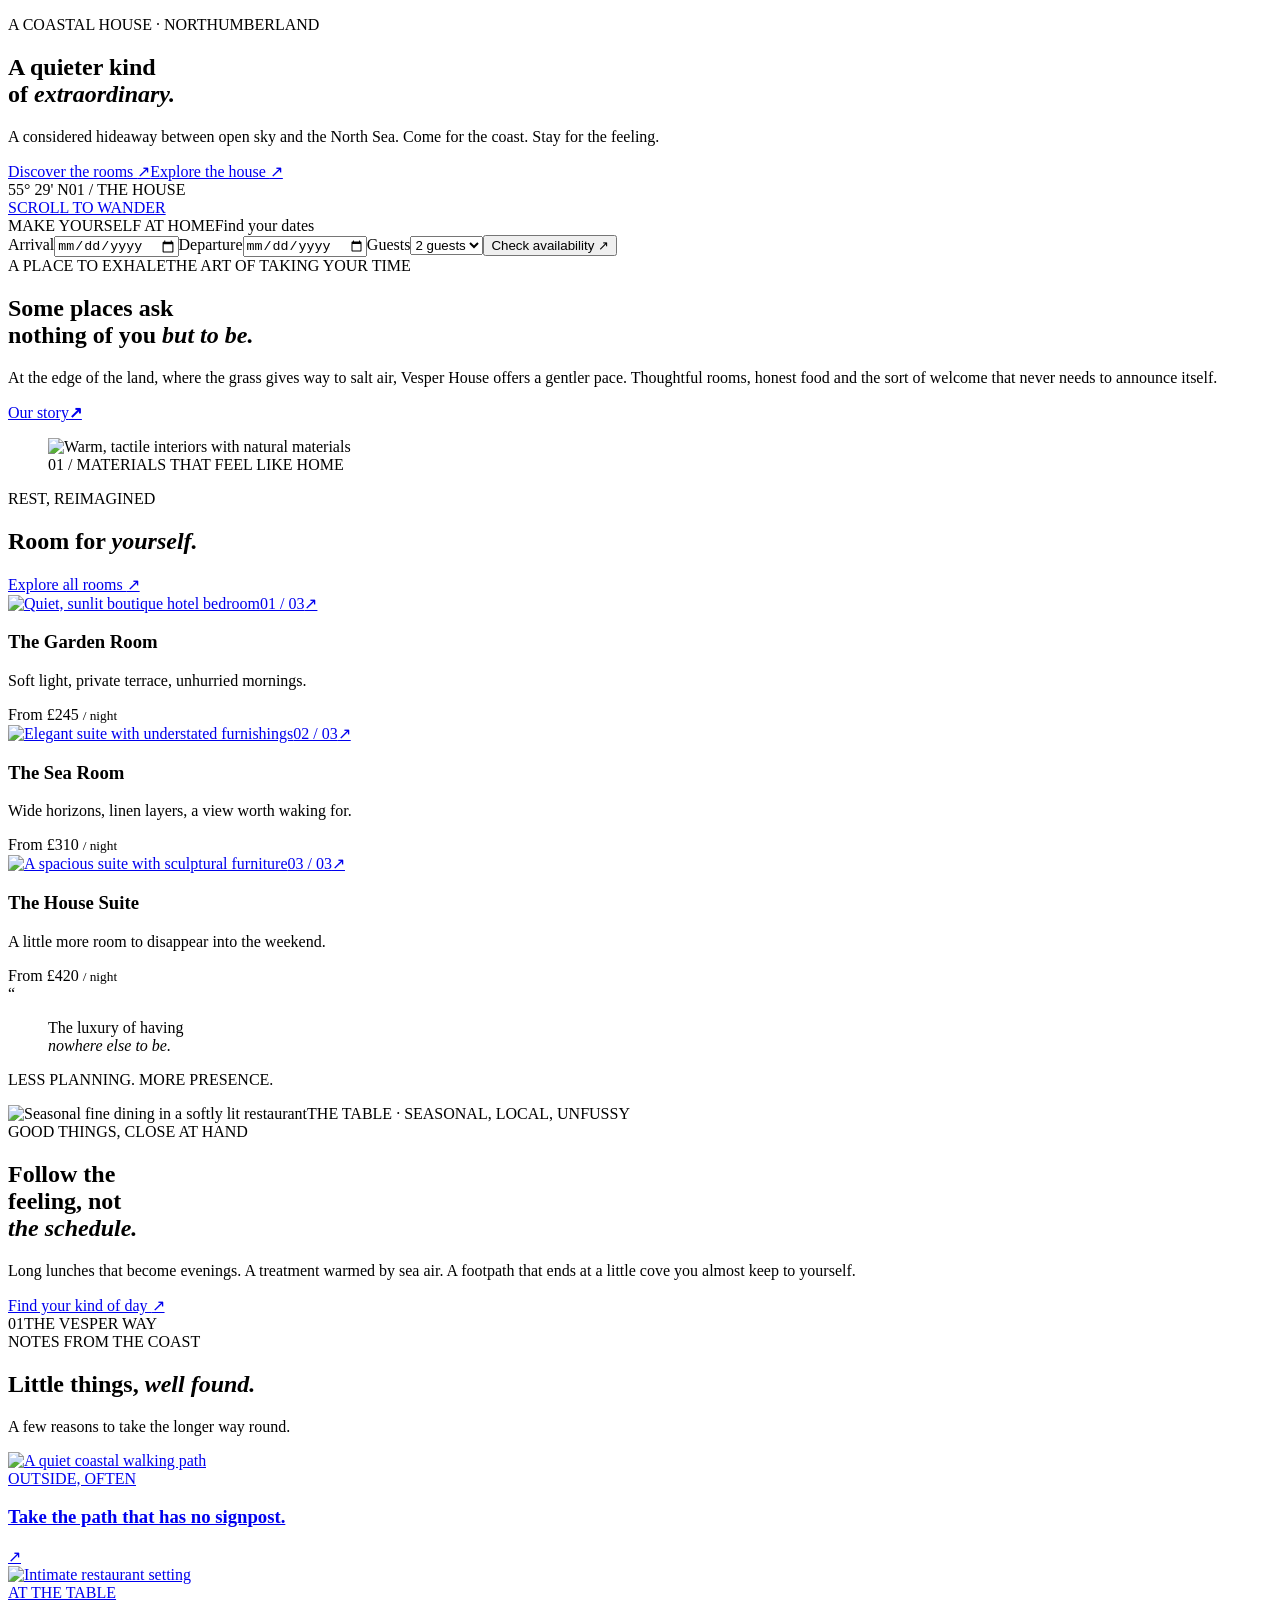
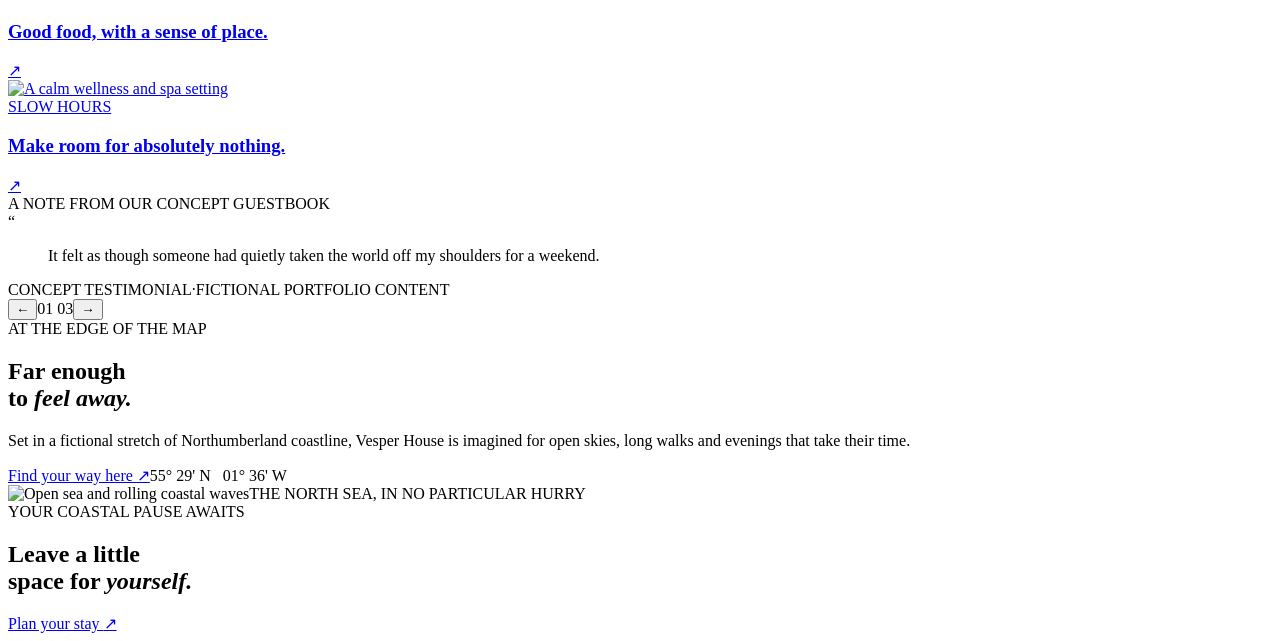
==== index.html @ 578e90a9 "Add files via upload" ====
<!doctype html>
<html lang="en-GB">
<head>
  <meta charset="utf-8"><meta name="viewport" content="width=device-width,initial-scale=1">
  <meta name="theme-color" content="#20251f"><meta name="description" content="Vesper House, a quietly extraordinary coastal retreat on the fictional Northumberland coast. Discover considered rooms, seasonal dining and slower days by the sea.">
  <title>Vesper House | A quieter kind of extraordinary</title>
  <link rel="preconnect" href="https://fonts.googleapis.com"><link rel="preconnect" href="https://fonts.gstatic.com" crossorigin>
  <link href="https://fonts.googleapis.com/css2?family=DM+Sans:wght@400;500;600;700&family=Italiana&display=swap" rel="stylesheet"><link rel="stylesheet" href="assets/styles.css">
</head>
<body data-page="home"><div id="site-header"></div>
<main>
  <section class="hero hero-home" aria-labelledby="hero-title"><div class="hero-image" role="img" aria-label="A serene coastal hotel terrace overlooking the sea"></div><div class="hero-shade"></div>
    <div class="hero-content reveal"><p class="eyebrow light">A COASTAL HOUSE · NORTHUMBERLAND</p><h1 id="hero-title">A quieter kind<br>of <em>extraordinary.</em></h1><p class="hero-copy">A considered hideaway between open sky and the North Sea. Come for the coast. Stay for the feeling.</p><div class="hero-actions"><a class="button button-light" href="rooms.html">Discover the rooms <span aria-hidden="true">↗</span></a><a class="text-link light-link" href="experiences.html">Explore the house <span>↗</span></a></div></div>
    <div class="hero-index"><span>55° 29' N</span><span class="index-line"></span><span>01 / THE HOUSE</span></div><a class="scroll-cue" href="#intro"><span>SCROLL TO WANDER</span><span class="scroll-line"></span></a>
  </section>
  <section class="booking-strip" aria-label="Check availability"><div class="booking-intro"><span class="eyebrow">MAKE YOURSELF AT HOME</span><span>Find your dates</span></div><form class="quick-book" id="quick-book"><label>Arrival<input type="date" name="arrival" id="quick-arrival" required></label><label>Departure<input type="date" name="departure" id="quick-departure" required></label><label>Guests<select name="guests"><option value="2">2 guests</option><option value="1">1 guest</option></select></label><button class="button button-dark" type="submit">Check availability <span>↗</span></button></form></section>
  <section class="intro section-pad" id="intro"><div class="intro-kicker reveal"><span class="eyebrow">A PLACE TO EXHALE</span><span class="vertical-note">THE ART OF TAKING YOUR TIME</span></div><div class="intro-main reveal"><h2>Some places ask<br>nothing of you <em>but to be.</em></h2><div class="intro-bottom"><p>At the edge of the land, where the grass gives way to salt air, Vesper House offers a gentler pace. Thoughtful rooms, honest food and the sort of welcome that never needs to announce itself.</p><a class="circle-link" href="about.html" aria-label="Read our story"><span>Our story</span><b>↗</b></a></div></div><figure class="intro-photo reveal"><img src="https://images.unsplash.com/photo-1600210492486-724fe5c67fb0?auto=format&fit=crop&w=1400&q=85" alt="Warm, tactile interiors with natural materials" loading="lazy"><figcaption>01 / MATERIALS THAT FEEL LIKE HOME</figcaption></figure></section>
  <section class="rooms-section section-pad"><div class="section-heading reveal"><div><span class="eyebrow">REST, REIMAGINED</span><h2>Room for <em>yourself.</em></h2></div><a class="text-link" href="rooms.html">Explore all rooms <span>↗</span></a></div><div class="room-grid"><article class="room-card reveal"><a class="image-link" href="rooms.html#the-garden-room"><img src="https://images.unsplash.com/photo-1611892440504-42a792e24d32?auto=format&fit=crop&w=1100&q=85" alt="Quiet, sunlit boutique hotel bedroom" loading="lazy"><span class="image-index">01 / 03</span><span class="image-arrow">↗</span></a><div class="room-meta"><div><h3>The Garden Room</h3><p>Soft light, private terrace, unhurried mornings.</p></div><span>From £245 <small>/ night</small></span></div></article><article class="room-card reveal"><a class="image-link" href="rooms.html#the-sea-room"><img src="https://images.unsplash.com/photo-1616486338812-3dadae4b4ace?auto=format&fit=crop&w=1100&q=85" alt="Elegant suite with understated furnishings" loading="lazy"><span class="image-index">02 / 03</span><span class="image-arrow">↗</span></a><div class="room-meta"><div><h3>The Sea Room</h3><p>Wide horizons, linen layers, a view worth waking for.</p></div><span>From £310 <small>/ night</small></span></div></article><article class="room-card reveal"><a class="image-link" href="rooms.html#the-house-suite"><img src="https://images.unsplash.com/photo-1618221195710-dd6b41faaea6?auto=format&fit=crop&w=1100&q=85" alt="A spacious suite with sculptural furniture" loading="lazy"><span class="image-index">03 / 03</span><span class="image-arrow">↗</span></a><div class="room-meta"><div><h3>The House Suite</h3><p>A little more room to disappear into the weekend.</p></div><span>From £420 <small>/ night</small></span></div></article></div></section>
  <section class="quote-band"><div class="quote-mark">“</div><blockquote class="reveal">The luxury of having<br><em>nowhere else to be.</em></blockquote><p>LESS PLANNING. MORE PRESENCE.</p></section>
  <section class="experience-feature section-pad"><div class="experience-image reveal"><img src="https://images.unsplash.com/photo-1414235077428-338989a2e8c0?auto=format&fit=crop&w=1400&q=85" alt="Seasonal fine dining in a softly lit restaurant" loading="lazy"><span class="photo-caption">THE TABLE · SEASONAL, LOCAL, UNFUSSY</span></div><div class="experience-copy reveal"><span class="eyebrow">GOOD THINGS, CLOSE AT HAND</span><h2>Follow the<br>feeling, not<br><em>the schedule.</em></h2><p>Long lunches that become evenings. A treatment warmed by sea air. A footpath that ends at a little cove you almost keep to yourself.</p><a class="button button-outline" href="experiences.html">Find your kind of day <span>↗</span></a><div class="feature-count"><span>01</span><span class="index-line"></span><span>THE VESPER WAY</span></div></div></section>
  <section class="journal-section section-pad"><div class="section-heading reveal"><div><span class="eyebrow">NOTES FROM THE COAST</span><h2>Little things, <em>well found.</em></h2></div><p class="heading-note">A few reasons to take the longer way round.</p></div><div class="journal-grid"><a class="journal-card reveal" href="experiences.html#the-coast"><img src="https://images.unsplash.com/photo-1473116763249-2faaef81ccda?auto=format&fit=crop&w=1000&q=85" alt="A quiet coastal walking path" loading="lazy"><div><span class="eyebrow">OUTSIDE, OFTEN</span><h3>Take the path that has no signpost.</h3><span class="journal-arrow">↗</span></div></a><a class="journal-card reveal" href="experiences.html#the-table"><img src="https://images.unsplash.com/photo-1517248135467-4c7edcad34c4?auto=format&fit=crop&w=1000&q=85" alt="Intimate restaurant setting" loading="lazy"><div><span class="eyebrow">AT THE TABLE</span><h3>Good food, with a sense of place.</h3><span class="journal-arrow">↗</span></div></a><a class="journal-card reveal" href="experiences.html#slow-hours"><img src="https://images.unsplash.com/photo-1540555700478-4be289fbecef?auto=format&fit=crop&w=1000&q=85" alt="A calm wellness and spa setting" loading="lazy"><div><span class="eyebrow">SLOW HOURS</span><h3>Make room for absolutely nothing.</h3><span class="journal-arrow">↗</span></div></a></div></section>
  <section class="testimonial section-pad"><span class="eyebrow">A NOTE FROM OUR CONCEPT GUESTBOOK</span><div class="testimonial-inner"><span class="quote-mark">“</span><blockquote>It felt as though someone had quietly taken the world off my shoulders for a weekend.</blockquote><div class="testimonial-byline"><span>CONCEPT TESTIMONIAL</span><span>·</span><span>FICTIONAL PORTFOLIO CONTENT</span></div></div><div class="testimonial-controls"><button type="button" data-testimonial="prev" aria-label="Previous testimonial">←</button><span>01 <i></i> 03</span><button type="button" data-testimonial="next" aria-label="Next testimonial">→</button></div></section>
  <section class="destination section-pad"><div class="destination-copy reveal"><span class="eyebrow">AT THE EDGE OF THE MAP</span><h2>Far enough<br>to <em>feel away.</em></h2><p>Set in a fictional stretch of Northumberland coastline, Vesper House is imagined for open skies, long walks and evenings that take their time.</p><a class="text-link" href="contact.html#location">Find your way here <span>↗</span></a><span class="coordinates">55° 29' N&nbsp;&nbsp; 01° 36' W</span></div><div class="destination-image reveal"><img src="https://images.unsplash.com/photo-1500375592092-40eb2168fd21?auto=format&fit=crop&w=1500&q=85" alt="Open sea and rolling coastal waves" loading="lazy"><span>THE NORTH SEA, IN NO PARTICULAR HURRY</span></div></section>
  <section class="closing-cta"><div class="closing-bg"></div><div class="closing-content reveal"><span class="eyebrow light">YOUR COASTAL PAUSE AWAITS</span><h2>Leave a little<br>space for <em>yourself.</em></h2><a class="button button-light" href="booking.html">Plan your stay <span>↗</span></a></div></section>
</main><div id="site-footer"></div><script src="assets/app.js"></script></body></html>
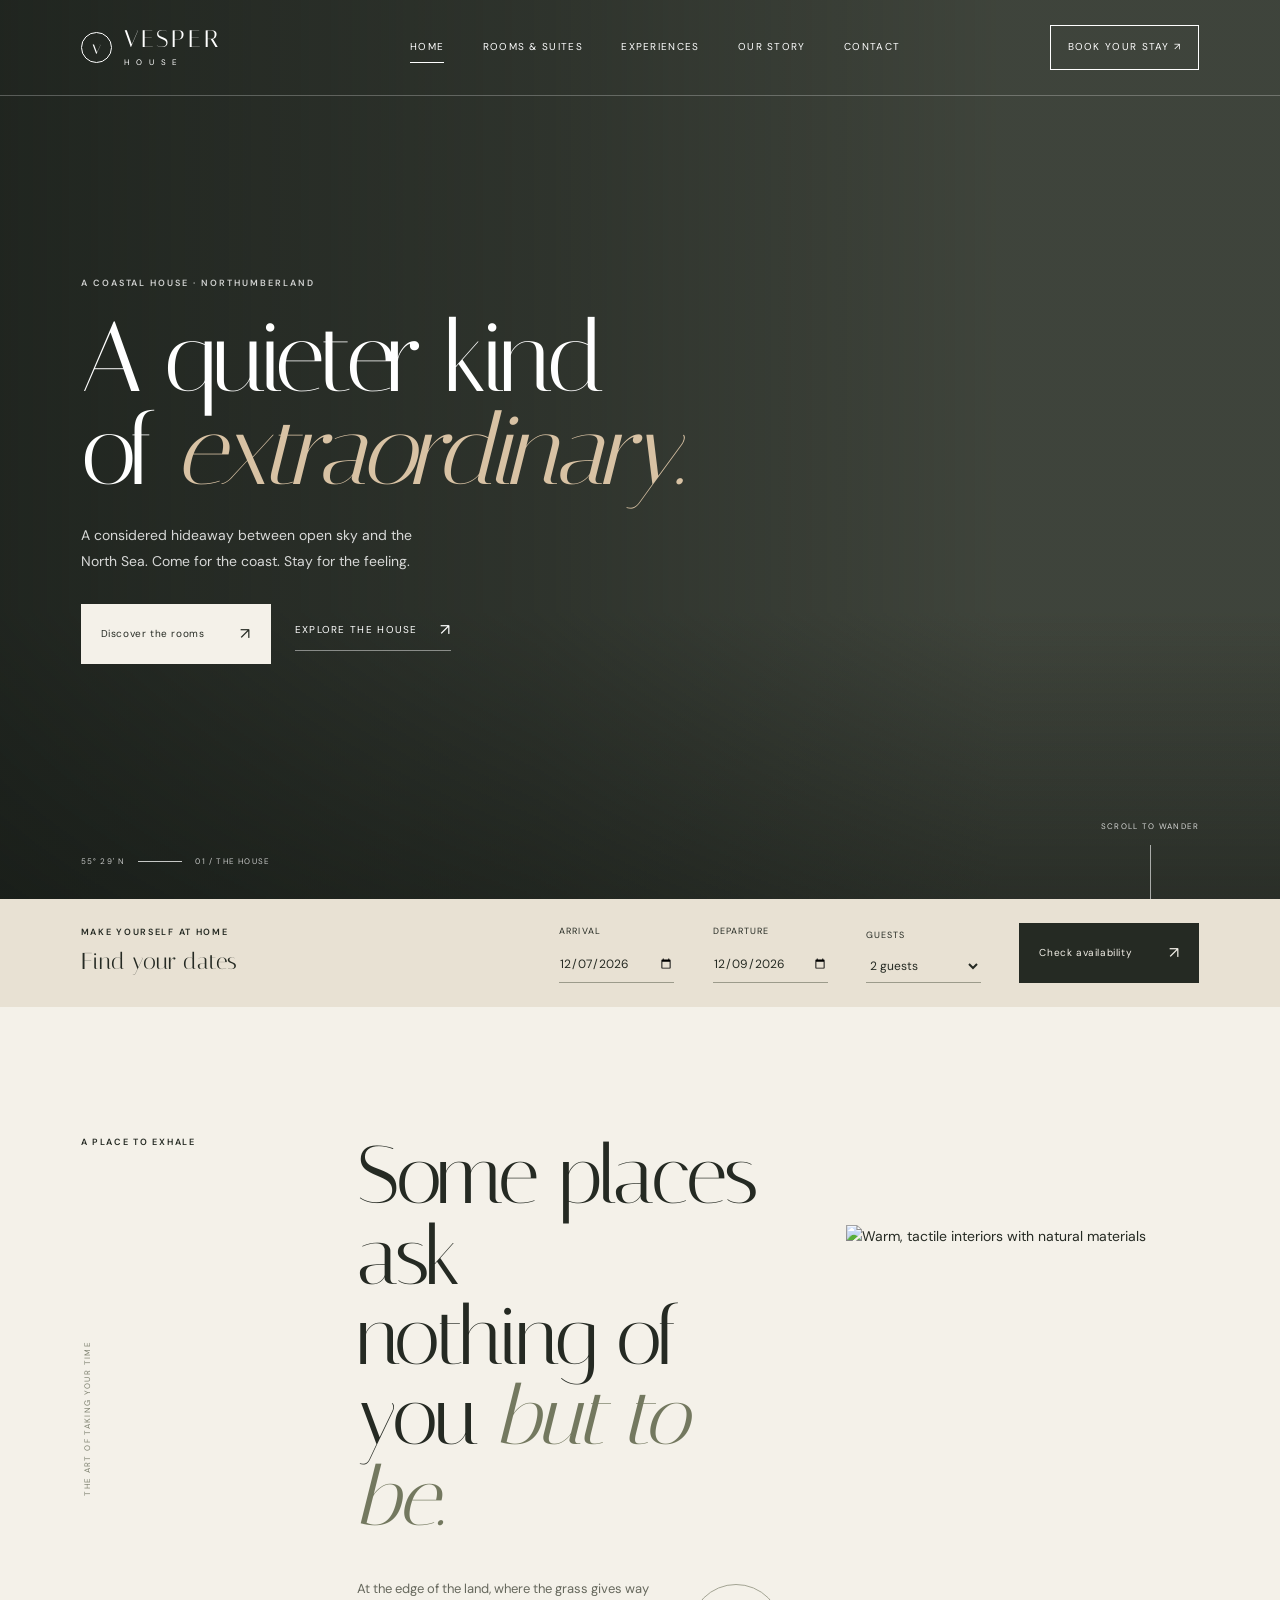
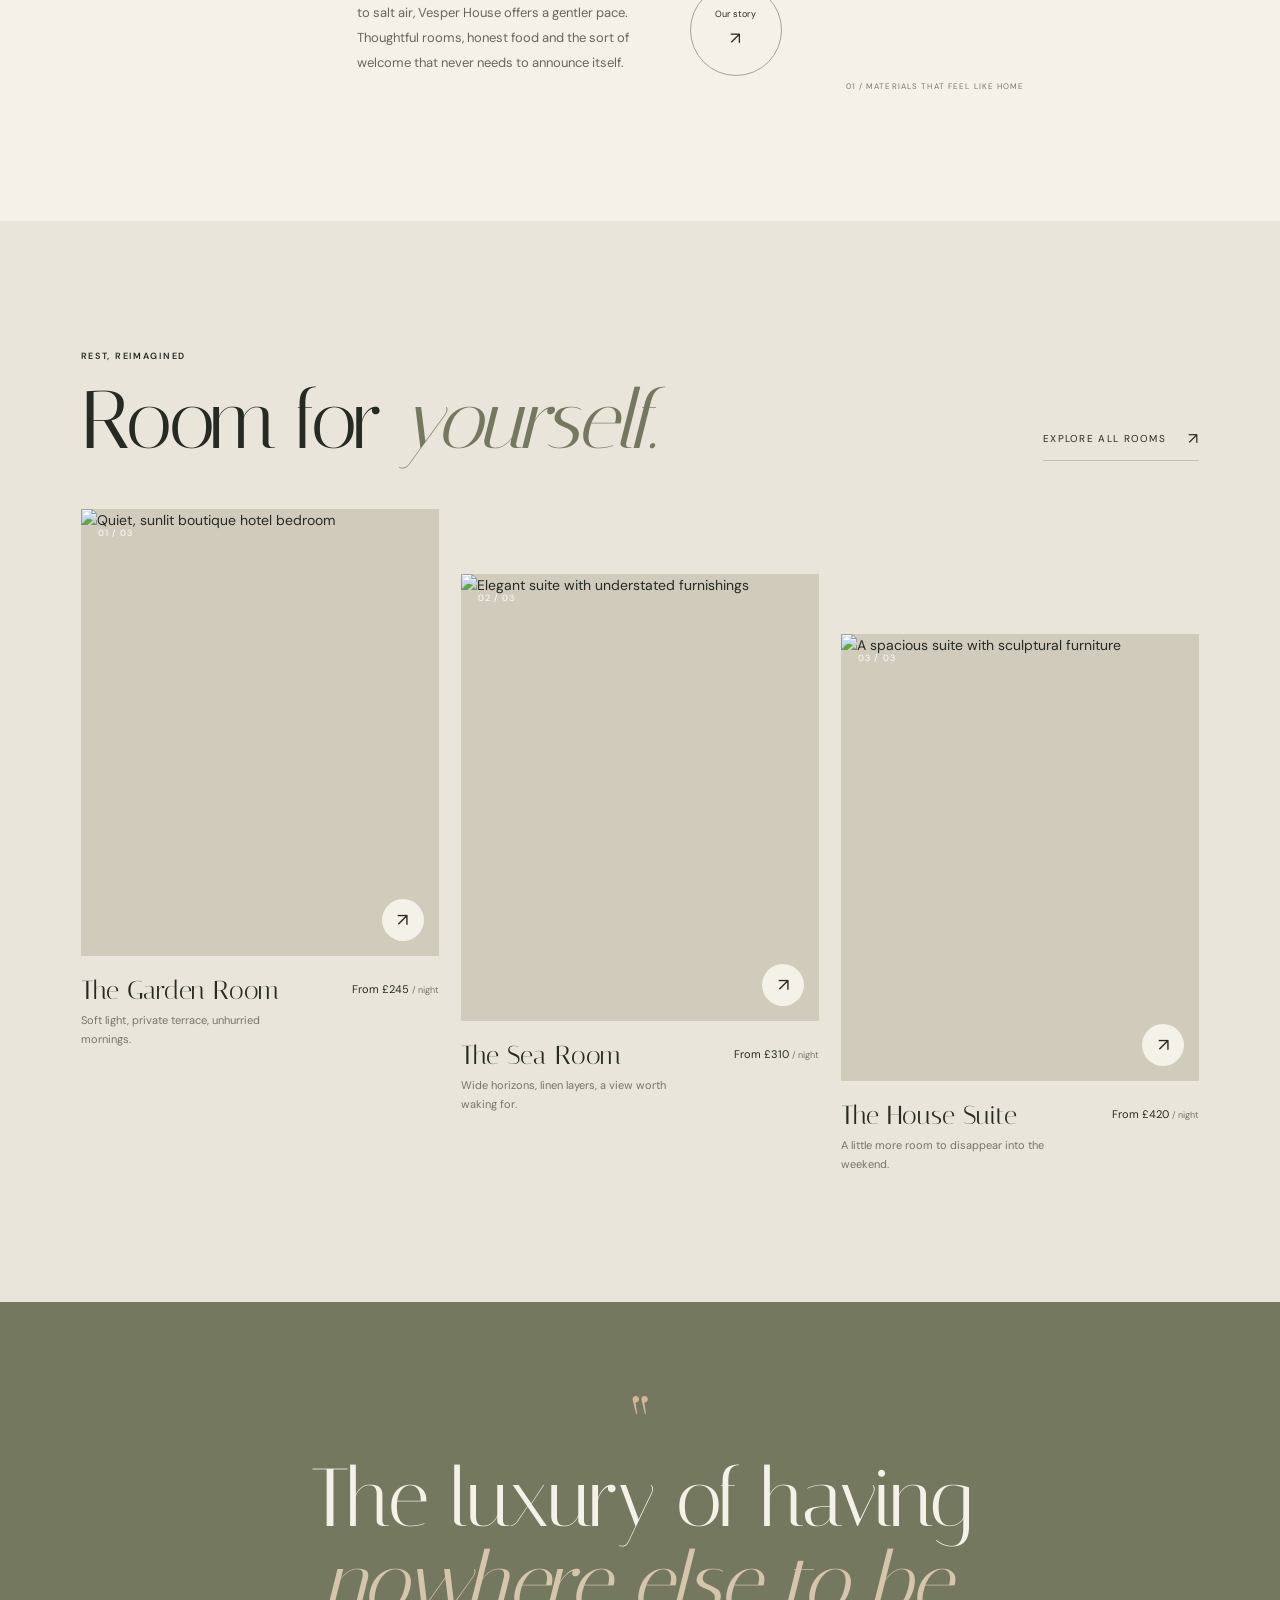
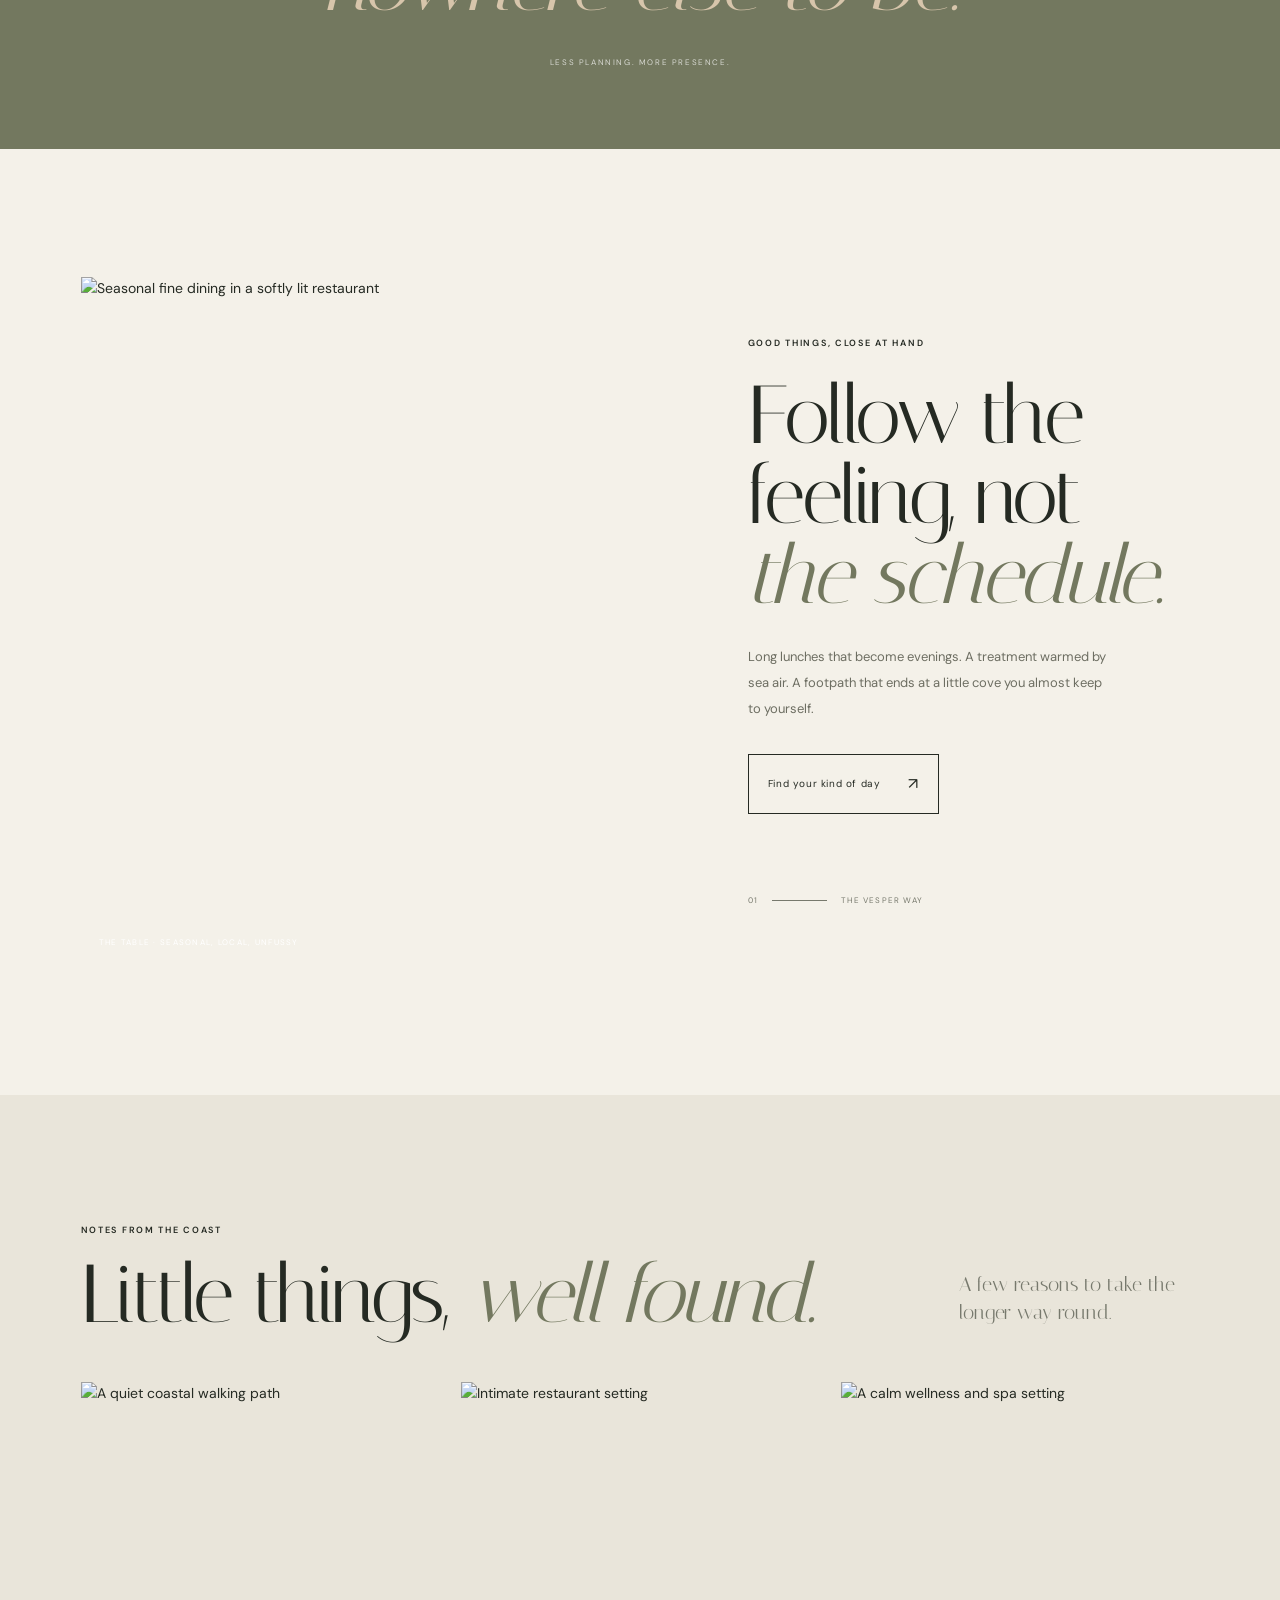
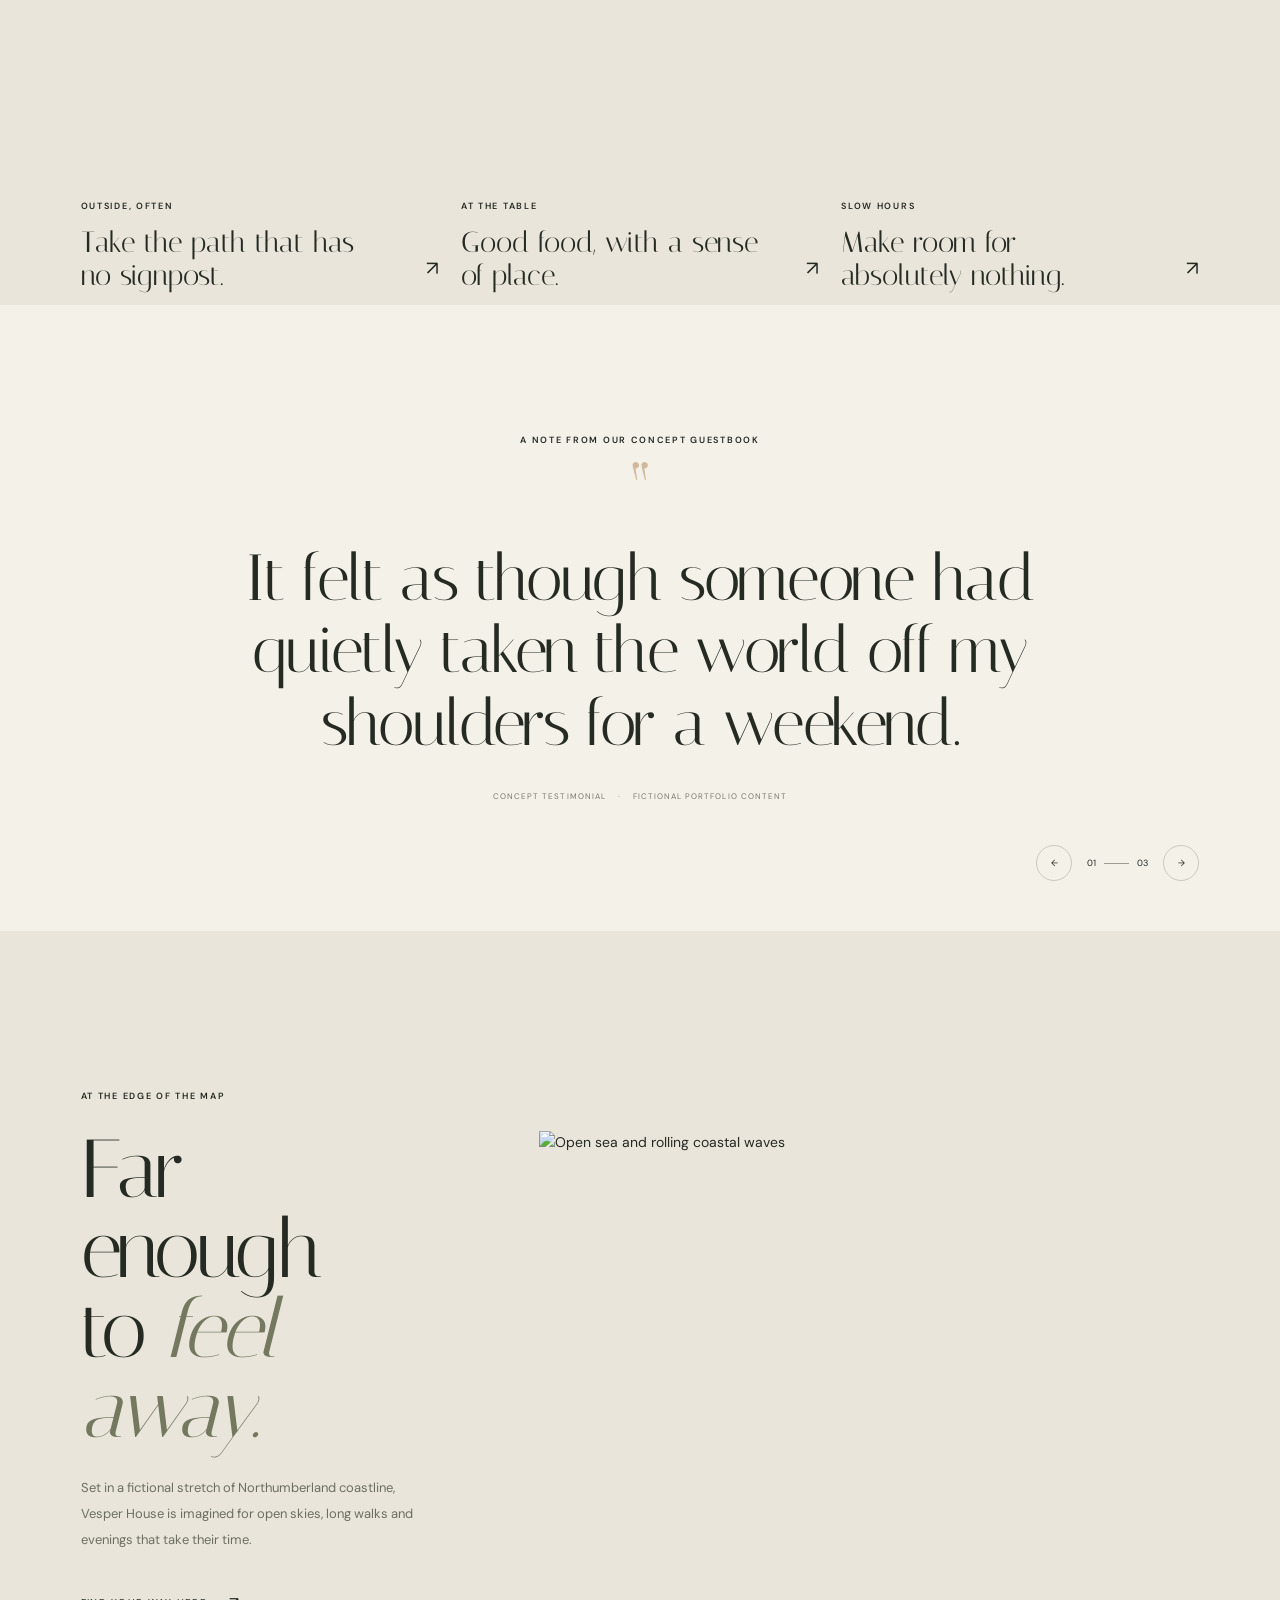
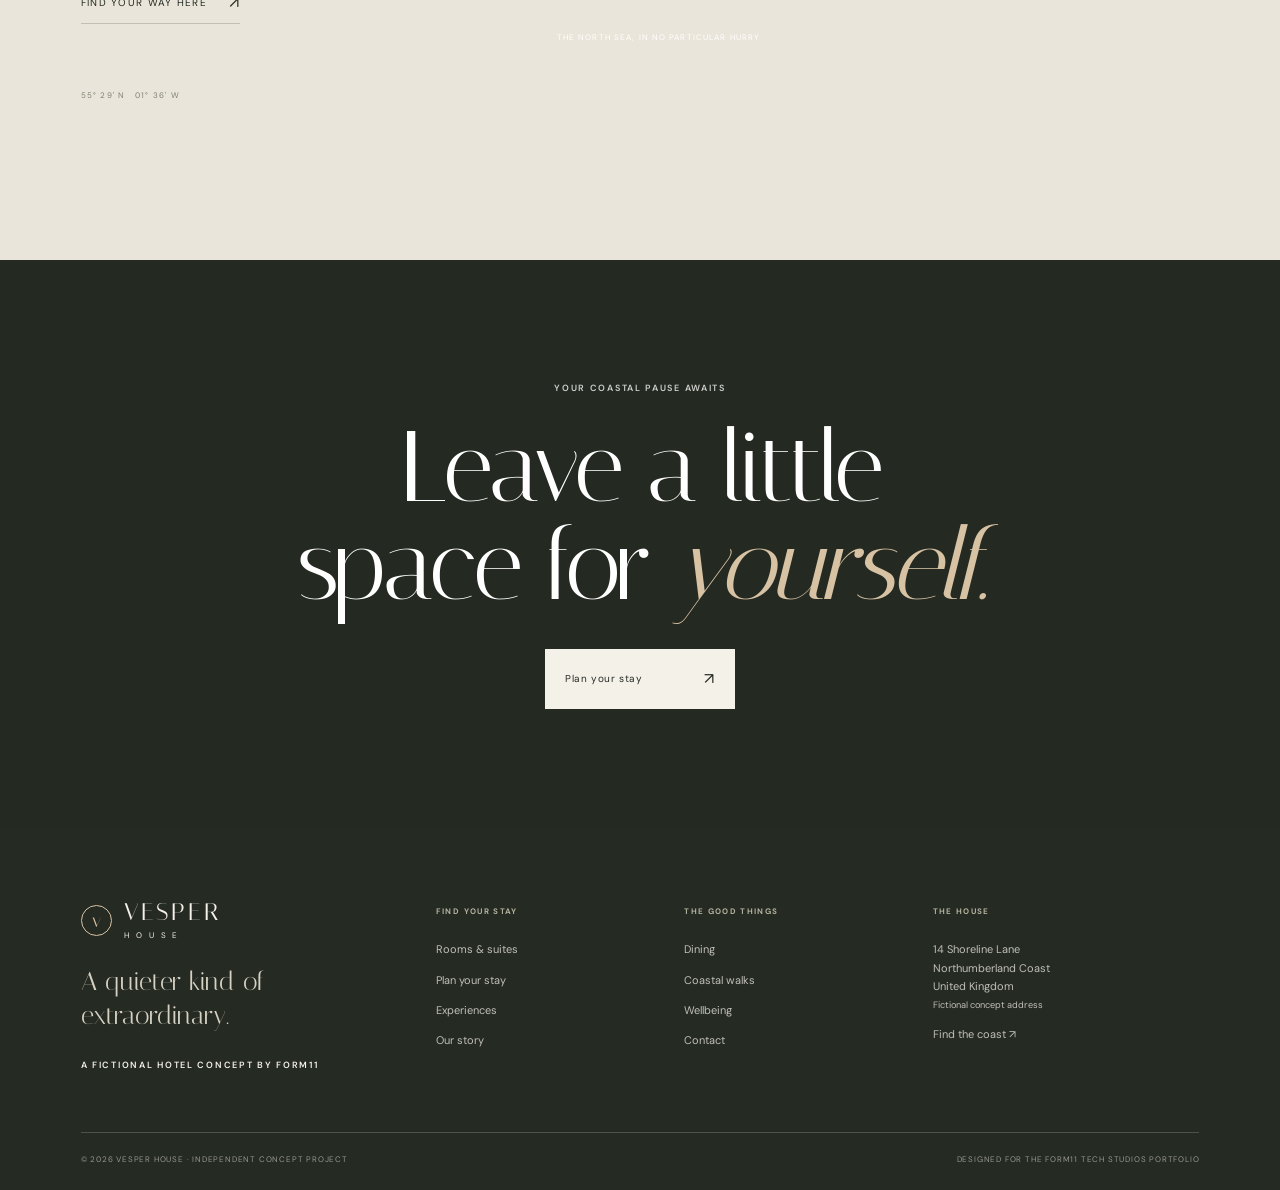
==== commit 362aaa18: "Update stylesheet path and script reference" ====
--- a/index.html
+++ b/index.html
@@ -5,7 +5,7 @@
   <meta name="theme-color" content="#20251f"><meta name="description" content="Vesper House, a quietly extraordinary coastal retreat on the fictional Northumberland coast. Discover considered rooms, seasonal dining and slower days by the sea.">
   <title>Vesper House | A quieter kind of extraordinary</title>
   <link rel="preconnect" href="https://fonts.googleapis.com"><link rel="preconnect" href="https://fonts.gstatic.com" crossorigin>
-  <link href="https://fonts.googleapis.com/css2?family=DM+Sans:wght@400;500;600;700&family=Italiana&display=swap" rel="stylesheet"><link rel="stylesheet" href="assets/styles.css">
+  <link href="https://fonts.googleapis.com/css2?family=DM+Sans:wght@400;500;600;700&family=Italiana&display=swap" rel="stylesheet"><link rel="stylesheet" href="styles.css">
 </head>
 <body data-page="home"><div id="site-header"></div>
 <main>
@@ -22,4 +22,4 @@
   <section class="testimonial section-pad"><span class="eyebrow">A NOTE FROM OUR CONCEPT GUESTBOOK</span><div class="testimonial-inner"><span class="quote-mark">“</span><blockquote>It felt as though someone had quietly taken the world off my shoulders for a weekend.</blockquote><div class="testimonial-byline"><span>CONCEPT TESTIMONIAL</span><span>·</span><span>FICTIONAL PORTFOLIO CONTENT</span></div></div><div class="testimonial-controls"><button type="button" data-testimonial="prev" aria-label="Previous testimonial">←</button><span>01 <i></i> 03</span><button type="button" data-testimonial="next" aria-label="Next testimonial">→</button></div></section>
   <section class="destination section-pad"><div class="destination-copy reveal"><span class="eyebrow">AT THE EDGE OF THE MAP</span><h2>Far enough<br>to <em>feel away.</em></h2><p>Set in a fictional stretch of Northumberland coastline, Vesper House is imagined for open skies, long walks and evenings that take their time.</p><a class="text-link" href="contact.html#location">Find your way here <span>↗</span></a><span class="coordinates">55° 29' N&nbsp;&nbsp; 01° 36' W</span></div><div class="destination-image reveal"><img src="https://images.unsplash.com/photo-1500375592092-40eb2168fd21?auto=format&fit=crop&w=1500&q=85" alt="Open sea and rolling coastal waves" loading="lazy"><span>THE NORTH SEA, IN NO PARTICULAR HURRY</span></div></section>
   <section class="closing-cta"><div class="closing-bg"></div><div class="closing-content reveal"><span class="eyebrow light">YOUR COASTAL PAUSE AWAITS</span><h2>Leave a little<br>space for <em>yourself.</em></h2><a class="button button-light" href="booking.html">Plan your stay <span>↗</span></a></div></section>
-</main><div id="site-footer"></div><script src="assets/app.js"></script></body></html>
+</main><div id="site-footer"></div><script src="app.js"></script></body></html>
--- a/styles.css
+++ b/styles.css
@@ -0,0 +1,27 @@
+:root{--ink:#252a23;--paper:#f4f1e9;--cream:#e8e1d3;--olive:#73785f;--clay:#b57c61;--line:rgba(37,42,35,.2);--serif:'Italiana',Georgia,serif;--sans:'DM Sans',Arial,sans-serif;--pad:clamp(22px,6.3vw,100px);--ease:cubic-bezier(.2,.75,.25,1)}
+*{box-sizing:border-box}html{scroll-behavior:smooth;scroll-padding-top:90px}body{margin:0;background:var(--paper);color:var(--ink);font-family:var(--sans);font-size:14px;line-height:1.65;-webkit-font-smoothing:antialiased}body.menu-open{overflow:hidden}img{display:block;width:100%;height:100%;object-fit:cover}a{color:inherit;text-decoration:none}button,input,select,textarea{font:inherit}button,a,input,select,textarea{-webkit-tap-highlight-color:transparent}button{color:inherit}.site-header{position:absolute;top:0;left:0;width:100%;z-index:20;padding:25px var(--pad);display:flex;align-items:center;justify-content:space-between;color:#fff;border-bottom:1px solid rgba(255,255,255,.25);transition:background .4s,color .4s,padding .4s}.site-header.scrolled{position:fixed;padding-top:16px;padding-bottom:16px;background:rgba(244,241,233,.96);color:var(--ink);border-color:var(--line);backdrop-filter:blur(14px)}.brand{display:flex;align-items:center;gap:12px;min-width:180px}.brand-mark{width:31px;height:31px;border:1px solid currentColor;border-radius:50%;display:grid;place-items:center;font-family:var(--serif);font-size:19px;line-height:1}.brand-word{font-family:var(--serif);font-size:24px;letter-spacing:.12em;line-height:1}.brand-word small{display:block;font:8px var(--sans);letter-spacing:.31em;margin-top:6px}.nav-links{display:flex;align-items:center;gap:clamp(18px,3vw,45px)}.nav-links a,.nav-book{font-size:10px;text-transform:uppercase;letter-spacing:.13em;position:relative}.nav-links a:after{content:"";position:absolute;bottom:-7px;left:0;width:100%;height:1px;background:currentColor;transform:scaleX(0);transform-origin:right;transition:transform .35s var(--ease)}.nav-links a:hover:after,.nav-links a[aria-current=page]:after{transform:scaleX(1);transform-origin:left}.nav-book{border:1px solid currentColor;padding:13px 17px;transition:background .3s,color .3s}.nav-book:hover{background:var(--paper);color:var(--ink)}.scrolled .nav-book:hover{background:var(--ink);color:var(--paper)}.menu-toggle{display:none;background:none;border:0;color:inherit;font-size:10px;letter-spacing:.12em;text-transform:uppercase}.hero{height:min(900px,100svh);min-height:680px;position:relative;display:flex;align-items:center;overflow:hidden;background:#43483f;color:#fff}.hero-image,.hero-shade,.closing-bg{position:absolute;inset:0}.hero-image{background-image:url('https://images.unsplash.com/photo-1510798831971-661eb04b3739?auto=format&fit=crop&w=2400&q=90');background-position:center 53%;background-size:cover;animation:heroDrift 2s var(--ease) both;transform:scale(1.04)}.hero-shade{background:linear-gradient(90deg,rgba(19,24,20,.68),rgba(19,24,20,.28) 54%,rgba(19,24,20,.05)),linear-gradient(0deg,rgba(16,20,16,.4),transparent 30%)}.hero-content{position:relative;z-index:2;margin-left:var(--pad);max-width:690px;padding-top:50px}.eyebrow{font-size:9px;letter-spacing:.19em;font-weight:600;display:block;line-height:1.6}.light{color:rgba(255,255,255,.78)}h1,h2,h3,p,figure{margin-top:0}h1,h2{font-weight:400;font-family:var(--serif);letter-spacing:-.035em;line-height:.98}h1{font-size:clamp(68px,9vw,132px);margin:27px 0 25px}h1 em,h2 em{font-weight:400;color:var(--clay)}.hero h1 em{color:#d8c2a4}.hero-copy{max-width:390px;color:rgba(255,255,255,.82);font-size:14px;line-height:1.9;margin-bottom:34px}.hero-actions{display:flex;align-items:center;gap:28px;flex-wrap:wrap}.button{display:inline-flex;align-items:center;justify-content:space-between;gap:28px;padding:16px 19px;min-width:190px;font-size:10px;letter-spacing:.06em;border:1px solid transparent;cursor:pointer;transition:background .35s,color .35s,border-color .35s,transform .35s var(--ease)}.button span{font-size:16px;transition:transform .3s}.button:hover span{transform:translate(3px,-3px)}.button-light{background:var(--paper);color:var(--ink)}.button-light:hover{background:#d8c2a4;transform:translateY(-2px)}.button-dark{background:var(--ink);color:var(--paper)}.button-dark:hover{background:#4d5747}.button-outline{border-color:var(--ink);background:transparent}.button-outline:hover{background:var(--ink);color:var(--paper)}.text-link{display:inline-flex;gap:22px;align-items:center;font-size:10px;text-transform:uppercase;letter-spacing:.13em;padding-bottom:7px;border-bottom:1px solid var(--line)}.text-link span{font-size:16px;transition:transform .3s}.text-link:hover span{transform:translate(3px,-3px)}.light-link{border-color:rgba(255,255,255,.45)}.hero-index{position:absolute;bottom:38px;left:var(--pad);display:flex;align-items:center;gap:16px;font-size:8px;letter-spacing:.15em;color:rgba(255,255,255,.75)}.index-line{display:inline-block;width:44px;height:1px;background:currentColor}.scroll-cue{position:absolute;right:var(--pad);bottom:0;display:flex;align-items:center;gap:15px;flex-direction:column;font-size:8px;letter-spacing:.16em;color:rgba(255,255,255,.8)}.scroll-line{height:55px;width:1px;background:rgba(255,255,255,.6);transform-origin:top;animation:scrollPulse 2s infinite}.booking-strip{position:relative;z-index:3;margin:-1px auto 0;background:var(--cream);padding:24px var(--pad);display:flex;align-items:center;justify-content:space-between;gap:30px}.booking-intro{min-width:155px}.booking-intro>span:last-child{display:block;font-family:var(--serif);font-size:23px;margin-top:4px}.quick-book{display:flex;align-items:end;gap:clamp(15px,3vw,45px);flex:1;justify-content:flex-end}.quick-book label,.booking-form label,.contact-form label{display:flex;flex-direction:column;gap:8px;font-size:9px;letter-spacing:.12em;text-transform:uppercase;min-width:115px}.quick-book input,.quick-book select{border:0;border-bottom:1px solid #9c9b8b;background:transparent;padding:7px 0;color:var(--ink);outline-offset:4px;min-width:0;width:100%;font-size:12px;text-transform:none;letter-spacing:0}.quick-book .button{min-width:180px}.section-pad{padding:clamp(75px,10vw,150px) var(--pad)}.intro{display:grid;grid-template-columns:.6fr 1.2fr 1fr;gap:clamp(30px,5vw,80px);align-items:start}.intro-kicker{display:flex;flex-direction:column;justify-content:space-between;min-height:360px}.vertical-note{writing-mode:vertical-rl;transform:rotate(180deg);font-size:8px;letter-spacing:.17em;align-self:flex-start;color:#7d806f}.intro-main h2,.section-heading h2,.experience-copy h2,.destination-copy h2{font-size:clamp(50px,6.4vw,88px);margin:0 0 40px}.intro-main h2 em,.section-heading h2 em,.experience-copy h2 em,.destination-copy h2 em{color:var(--olive)}.intro-bottom{display:flex;align-items:end;gap:35px}.intro-bottom p{font-size:13px;line-height:1.9;max-width:365px;margin:0;color:#66685d}.circle-link{width:92px;height:92px;flex-shrink:0;border:1px solid #a3a493;border-radius:50%;display:flex;flex-direction:column;justify-content:center;align-items:center;gap:2px;font-size:9px;transition:background .3s,color .3s,transform .4s}.circle-link b{font-size:17px;font-weight:400}.circle-link:hover{background:var(--ink);color:var(--paper);transform:rotate(-8deg)}.intro-photo{margin:90px 0 0}.intro-photo img{aspect-ratio:4/5}.intro-photo figcaption{font-size:8px;letter-spacing:.14em;margin-top:12px;color:#77796d}.rooms-section{background:#e9e5da}.section-heading{display:flex;align-items:end;justify-content:space-between;gap:30px;margin-bottom:48px}.section-heading h2{margin:17px 0 0}.room-grid{display:grid;grid-template-columns:repeat(3,minmax(0,1fr));gap:22px}.room-card:nth-child(2){margin-top:65px}.room-card:nth-child(3){margin-top:125px}.image-link{display:block;position:relative;overflow:hidden;background:#d1cbbb}.image-link img{aspect-ratio:4/5;transition:transform .9s var(--ease),filter .7s}.image-link:hover img{transform:scale(1.045);filter:brightness(.88)}.image-index{position:absolute;top:17px;left:17px;color:#fff;font-size:9px;letter-spacing:.12em}.image-arrow{position:absolute;right:15px;bottom:15px;width:42px;height:42px;background:var(--paper);border-radius:50%;display:grid;place-items:center;font-size:18px;transition:transform .3s,background .3s}.image-link:hover .image-arrow{transform:rotate(45deg);background:#d8c2a4}.room-meta{display:flex;justify-content:space-between;gap:15px;padding-top:19px}.room-meta h3{font:26px var(--serif);margin:0 0 5px}.room-meta p{font-size:11px;line-height:1.7;color:#737469;max-width:230px;margin:0}.room-meta>span{font-size:11px;white-space:nowrap;margin-top:5px}.room-meta small{font-size:9px;color:#74756a}.quote-band{min-height:420px;background:var(--olive);color:var(--paper);display:flex;flex-direction:column;align-items:center;justify-content:center;text-align:center;padding:80px 20px}.quote-mark{font:80px var(--serif);height:60px;color:#d2b89a}.quote-band blockquote{font:clamp(42px,6.5vw,82px)/1.03 var(--serif);letter-spacing:-.025em;margin:15px 0 30px}.quote-band blockquote em{color:#d7c5ab}.quote-band>p{font-size:8px;letter-spacing:.2em;margin:0;color:rgba(255,255,255,.72)}.experience-feature{display:grid;grid-template-columns:1.1fr .9fr;gap:clamp(45px,9vw,140px);align-items:center}.experience-image{position:relative}.experience-image img{aspect-ratio:4/5}.photo-caption{position:absolute;left:18px;bottom:18px;color:white;font-size:8px;letter-spacing:.16em}.experience-copy{padding:25px 0;max-width:440px}.experience-copy h2{margin:24px 0 28px}.experience-copy>p,.destination-copy>p{font-size:13px;color:#6d6e62;line-height:2;max-width:365px;margin-bottom:32px}.feature-count{display:flex;align-items:center;gap:14px;margin-top:80px;font-size:8px;letter-spacing:.15em;color:#77796d}.feature-count .index-line{width:55px}.journal-section{background:#e9e5da}.heading-note{font:20px/1.4 var(--serif);max-width:240px;color:#77796d;margin:0 0 8px}.journal-grid{display:grid;grid-template-columns:repeat(3,minmax(0,1fr));gap:22px}.journal-card{display:block;position:relative}.journal-card>img{aspect-ratio:4/3;transition:transform .7s var(--ease);overflow:hidden}.journal-card:hover>img{transform:scale(.98)}.journal-card>div{position:relative;padding:22px 42px 10px 0}.journal-card h3{font:clamp(22px,2.3vw,30px)/1.15 var(--serif);margin:12px 0 0;max-width:300px}.journal-arrow{position:absolute;right:0;bottom:18px;font-size:20px;transition:transform .3s}.journal-card:hover .journal-arrow{transform:translate(3px,-3px)}.testimonial{position:relative;text-align:center;min-height:440px;display:flex;flex-direction:column;justify-content:center;align-items:center}.testimonial-inner{max-width:800px}.testimonial-inner .quote-mark{margin:15px 0 0}.testimonial blockquote{font:clamp(35px,5.2vw,65px)/1.12 var(--serif);letter-spacing:-.02em;margin:0 auto 30px}.testimonial-byline{font-size:8px;letter-spacing:.13em;color:#77796d;display:flex;justify-content:center;gap:12px}.testimonial-controls{position:absolute;right:var(--pad);bottom:50px;display:flex;align-items:center;gap:15px;font-size:9px}.testimonial-controls button{border:1px solid var(--line);background:transparent;border-radius:50%;width:36px;height:36px;cursor:pointer;transition:background .2s,color .2s}.testimonial-controls button:hover{background:var(--ink);color:var(--paper)}.testimonial-controls span{display:flex;align-items:center;gap:8px}.testimonial-controls i{display:block;width:25px;height:1px;background:#9d9c8e}.destination{background:#e9e5da;display:grid;grid-template-columns:.7fr 1.3fr;gap:clamp(35px,8vw,125px);align-items:center}.destination-copy{padding:30px 0}.destination-copy h2{margin:25px 0}.destination-copy .text-link{margin-top:5px}.coordinates{display:block;margin-top:65px;font-size:8px;letter-spacing:.15em;color:#7d806f}.destination-image{position:relative}.destination-image img{aspect-ratio:5/4}.destination-image>span{position:absolute;bottom:16px;left:18px;color:#fff;font-size:8px;letter-spacing:.14em}.closing-cta{min-height:570px;display:grid;place-items:center;text-align:center;color:#fff;position:relative;overflow:hidden;background:#343a30}.closing-bg{background-image:linear-gradient(rgba(23,28,22,.55),rgba(23,28,22,.55)),url('https://images.unsplash.com/photo-1470770841072-f978cf4d019e?auto=format&fit=crop&w=2200&q=85');background-size:cover;background-position:center;transition:transform 1.5s var(--ease)}.closing-cta:hover .closing-bg{transform:scale(1.03)}.closing-content{position:relative;padding:70px 20px}.closing-content h2{font-size:clamp(58px,8vw,100px);margin:22px 0 35px}.closing-content h2 em{color:#d8c2a4}.site-footer{background:var(--ink);color:var(--paper);padding:70px var(--pad) 24px}.footer-top{display:grid;grid-template-columns:1.2fr .8fr .8fr 1fr;gap:35px;padding-bottom:60px}.footer-brand p{font:26px/1.3 var(--serif);max-width:250px;margin:25px 0;color:#d6d1c3}.footer-col h4{font-size:8px;letter-spacing:.17em;color:#b2b29f;margin:5px 0 22px}.footer-col a,.footer-col p{display:block;font-size:11px;color:rgba(244,241,233,.75);margin:0 0 12px;transition:color .2s}.footer-col a:hover{color:#d8c2a4}.footer-bottom{border-top:1px solid rgba(244,241,233,.2);padding-top:20px;display:flex;justify-content:space-between;gap:20px;font-size:8px;letter-spacing:.1em;color:rgba(244,241,233,.55)}.footer-bottom span:last-child{text-align:right}.page-hero{min-height:610px;height:72vh;max-height:800px;display:flex;align-items:end;position:relative;overflow:hidden;background:#53574b;color:#fff}.page-hero .hero-image{background-position:center}.page-hero .hero-content{padding-bottom:85px;max-width:800px}.page-hero h1{font-size:clamp(65px,9vw,115px);margin:22px 0}.page-hero .hero-copy{max-width:460px}.page-hero .hero-index{bottom:28px}.page-hero .hero-image{animation:none}.page-intro{display:grid;grid-template-columns:.7fr 1.3fr;gap:50px;padding:90px var(--pad);border-bottom:1px solid var(--line)}.page-intro h2{font-size:clamp(38px,5vw,65px);margin:0;max-width:800px}.page-intro p{max-width:600px;color:#6d6e62;line-height:1.9;margin:20px 0 0}.accommodation-list{padding:30px var(--pad) 120px}.stay-row{display:grid;grid-template-columns:1.1fr 1fr;gap:clamp(30px,7vw,100px);align-items:center;padding:65px 0;border-bottom:1px solid var(--line)}.stay-row:nth-child(even) .stay-image{order:2}.stay-image{position:relative}.stay-image img{aspect-ratio:5/4}.stay-number{position:absolute;top:15px;left:15px;color:#fff;font-size:9px;letter-spacing:.15em}.stay-details .eyebrow{color:var(--olive)}.stay-details h2{font-size:clamp(40px,5vw,65px);margin:18px 0}.stay-details>p{color:#6d6e62;max-width:440px;line-height:1.9}.stay-specs{display:flex;flex-wrap:wrap;gap:20px;margin:25px 0 28px;padding:17px 0;border-top:1px solid var(--line);border-bottom:1px solid var(--line);font-size:10px}.stay-specs span{display:flex;gap:7px;align-items:center}.stay-price{font:25px var(--serif);margin-bottom:25px}.stay-price small{font:10px var(--sans);color:#74756a}.page-banner{background:var(--olive);color:var(--paper);padding:90px var(--pad);display:flex;align-items:center;justify-content:space-between;gap:40px}.page-banner h2{font-size:clamp(40px,6vw,70px);margin:0;max-width:650px}.page-banner p{max-width:300px;color:rgba(255,255,255,.75);line-height:1.9}.experience-list{padding:35px var(--pad) 120px}.experience-row{display:grid;grid-template-columns:1fr 1fr;gap:clamp(30px,7vw,100px);align-items:center;padding:60px 0;border-bottom:1px solid var(--line);scroll-margin-top:100px}.experience-row:nth-child(even) .experience-row-image{order:2}.experience-row-image img{aspect-ratio:5/4}.experience-row-copy .eyebrow{color:var(--olive)}.experience-row-copy h2{font-size:clamp(42px,5vw,68px);margin:20px 0}.experience-row-copy p{max-width:440px;line-height:1.9;color:#6d6e62}.experience-meta{display:flex;gap:20px;flex-wrap:wrap;margin-top:28px;font-size:9px;letter-spacing:.1em;text-transform:uppercase}.about-story{display:grid;grid-template-columns:1fr 1fr;gap:clamp(35px,8vw,120px);align-items:center;padding:100px var(--pad)}.about-story img{aspect-ratio:4/5}.about-story h2{font-size:clamp(42px,5.7vw,75px);margin:22px 0}.about-story p{line-height:1.95;color:#6d6e62}.values-grid{padding:90px var(--pad);background:#e9e5da}.values-grid>h2{text-align:center;font-size:clamp(42px,6vw,72px);margin:18px 0 60px}.values-list{display:grid;grid-template-columns:repeat(3,1fr);gap:40px}.value-item{border-top:1px solid var(--line);padding-top:20px}.value-item span{font-size:9px;color:var(--olive);letter-spacing:.15em}.value-item h3{font:30px var(--serif);margin:20px 0 10px}.value-item p{font-size:12px;line-height:1.9;color:#6d6e62}.contact-layout{display:grid;grid-template-columns:.8fr 1.2fr;gap:clamp(40px,9vw,140px);padding:90px var(--pad) 130px}.contact-info h2{font-size:clamp(45px,6vw,75px);margin:20px 0}.contact-info>p{max-width:350px;line-height:1.9;color:#6d6e62}.contact-detail{padding:23px 0;border-top:1px solid var(--line);margin-top:25px}.contact-detail h3{font-size:9px;letter-spacing:.15em;text-transform:uppercase;margin:0 0 8px}.contact-detail p,.contact-detail a{font-size:12px;color:#6d6e62;margin:0;line-height:1.9}.concept-note{background:#e9e5da;padding:12px 15px;font-size:10px;color:#626457;line-height:1.7;margin-top:20px}.contact-form{display:grid;grid-template-columns:1fr 1fr;gap:24px}.contact-form label{font-size:9px}.contact-form .full{grid-column:1/-1}.contact-form input,.contact-form select,.contact-form textarea,.booking-form input,.booking-form select{border:0;border-bottom:1px solid #aaa998;background:transparent;padding:12px 0;outline-offset:4px;color:var(--ink);font-size:13px;text-transform:none;letter-spacing:0;border-radius:0;width:100%}.contact-form textarea{resize:vertical;min-height:120px}.contact-form .button{margin-top:10px}.form-message{grid-column:1/-1;min-height:20px;font-size:12px}.form-message.success{color:#456044}.form-message.error{color:#a34234}.location-section{background:#e9e5da;padding:80px var(--pad);display:grid;grid-template-columns:1fr 1fr;gap:50px;align-items:center}.location-illustration{background:#d8d4c7;min-height:330px;display:grid;place-items:center;position:relative;overflow:hidden}.location-illustration svg{width:90%;max-width:500px;height:auto}.location-section h2{font-size:clamp(40px,5vw,62px)}.location-section p{max-width:440px;color:#6d6e62;line-height:1.9}.booking-page{padding:150px var(--pad) 100px;min-height:80vh}.booking-heading{max-width:750px;margin-bottom:50px}.booking-heading h1{font-size:clamp(55px,8vw,90px);margin:20px 0}.booking-heading p{color:#6d6e62;max-width:520px;line-height:1.9}.demo-banner{background:#e7dfcc;padding:13px 16px;font-size:10px;letter-spacing:.04em;line-height:1.7;margin-bottom:30px;border-left:2px solid var(--clay)}.booking-layout{display:grid;grid-template-columns:1.2fr .8fr;gap:40px;align-items:start}.booking-form,.booking-summary{border:1px solid var(--line);padding:clamp(22px,3vw,40px)}.booking-form h2,.booking-summary h2{font:32px var(--serif);margin:0 0 25px}.booking-form-grid{display:grid;grid-template-columns:1fr 1fr;gap:24px}.booking-form label{font-size:9px;letter-spacing:.12em;text-transform:uppercase;display:flex;flex-direction:column;gap:7px}.booking-form .full{grid-column:1/-1}.booking-form .button{margin-top:25px}.booking-summary{background:#e9e5da;position:sticky;top:95px}.summary-room{display:flex;gap:17px;margin:20px 0 25px}.summary-room img{width:115px;height:115px;object-fit:cover}.summary-room h3{font:24px var(--serif);margin:5px 0}.summary-room p{font-size:10px;color:#6d6e62;margin:0}.summary-lines{border-top:1px solid var(--line);padding-top:15px}.summary-line{display:flex;justify-content:space-between;gap:20px;font-size:11px;margin:12px 0}.summary-total{border-top:1px solid var(--line);padding-top:18px;margin-top:18px;font:28px var(--serif);display:flex;justify-content:space-between}.summary-total small{font:9px var(--sans);color:#6d6e62}.booking-status{padding:13px;background:#f4f1e9;font-size:11px;line-height:1.7;margin-top:18px;min-height:45px}.booking-status.error{color:#a34234}.booking-status.success{color:#456044}.review-screen{display:none}.review-screen.active{display:block}.booking-step.hidden{display:none}.review-details{padding:15px 0;border-top:1px solid var(--line);font-size:12px}.review-details p{margin:8px 0;color:#626457}.review-actions{display:flex;gap:12px;flex-wrap:wrap;margin-top:25px}.review-actions button{min-width:150px}.site-footer .brand{min-width:0}.site-footer .brand-mark{color:#d8c2a4}.reveal{opacity:0;transform:translateY(25px);transition:opacity .9s var(--ease),transform .9s var(--ease)}.reveal.is-visible{opacity:1;transform:translateY(0)}.room-card.reveal:nth-child(2),.journal-card.reveal:nth-child(2){transition-delay:.12s}.room-card.reveal:nth-child(3),.journal-card.reveal:nth-child(3){transition-delay:.24s}@keyframes heroDrift{from{transform:scale(1.12);filter:brightness(.8)}to{transform:scale(1.04);filter:brightness(1)}}@keyframes scrollPulse{0%,100%{transform:scaleY(.65);opacity:.5}50%{transform:scaleY(1);opacity:1}}:focus-visible{outline:2px solid var(--clay);outline-offset:4px}::selection{background:var(--olive);color:#fff}
+@media(max-width:1000px){.site-header{padding:20px var(--pad)}.nav-links{gap:17px}.nav-links a{font-size:9px}.brand{min-width:150px}.brand-word{font-size:21px}.nav-book{padding:11px}.booking-strip{align-items:flex-start;flex-direction:column}.quick-book{width:100%;justify-content:space-between}.intro{grid-template-columns:.35fr 1.2fr;gap:35px}.intro-photo{grid-column:2;margin-top:25px;max-width:440px}.intro-kicker{min-height:300px}.footer-top{grid-template-columns:1.2fr .8fr .8fr}.footer-col:last-child{grid-column:2/4}.experience-feature{gap:50px}.room-meta{flex-direction:column}.room-meta>span{margin-top:0}.contact-layout{gap:55px}.booking-layout{grid-template-columns:1fr .8fr;gap:20px}}
+@media(max-width:720px){:root{--pad:23px}.site-header{padding:17px var(--pad)}.site-header.scrolled{padding-top:13px;padding-bottom:13px}.brand{min-width:0}.brand-mark{width:28px;height:28px}.brand-word{font-size:20px}.brand-word small{font-size:7px}.menu-toggle{display:block;z-index:3;padding:10px 0 10px 12px}.nav-book{display:none}.nav-links{position:fixed;inset:0;background:var(--ink);color:var(--paper);display:flex;flex-direction:column;align-items:flex-start;justify-content:center;padding:70px var(--pad);gap:24px;transform:translateY(-105%);transition:transform .6s var(--ease);z-index:2}.nav-links.open{transform:translateY(0)}.nav-links a{font:clamp(32px,8vw,50px) var(--serif);text-transform:none;letter-spacing:0}.nav-links a:after{bottom:-2px}.menu-toggle[aria-expanded=true]{position:relative;color:var(--paper)}.hero{min-height:700px;height:88svh;max-height:900px}.hero-image{background-position:58% center}.hero-shade{background:linear-gradient(90deg,rgba(19,24,20,.65),rgba(19,24,20,.18)),linear-gradient(0deg,rgba(16,20,16,.42),transparent 40%)}.hero-content{margin:0 var(--pad);padding-top:65px}.hero h1{font-size:clamp(61px,14vw,94px);margin:23px 0}.hero-copy{font-size:13px;max-width:330px}.hero-actions{align-items:flex-start;flex-direction:column;gap:20px}.hero-index{bottom:22px;left:var(--pad);font-size:7px}.scroll-cue{right:var(--pad);font-size:7px}.scroll-line{height:38px}.booking-strip{padding:26px var(--pad);gap:20px}.booking-intro>span:last-child{font-size:22px}.quick-book{display:grid;grid-template-columns:1fr 1fr;gap:20px}.quick-book label{min-width:0}.quick-book .button{grid-column:1/-1;width:100%}.section-pad{padding-top:75px;padding-bottom:75px}.intro{grid-template-columns:1fr;gap:28px}.intro-kicker{min-height:0;display:block}.vertical-note{display:none}.intro-main h2,.section-heading h2,.experience-copy h2,.destination-copy h2{font-size:clamp(49px,11vw,72px);margin:16px 0 28px}.intro-bottom{align-items:center;gap:18px}.intro-bottom p{font-size:12px}.circle-link{width:78px;height:78px}.intro-photo{grid-column:auto;margin:15px 0 0;max-width:none}.intro-photo img{aspect-ratio:5/4}.section-heading{align-items:flex-start;flex-direction:column;margin-bottom:32px;gap:20px}.section-heading h2{margin-top:13px}.room-grid{grid-template-columns:1fr;gap:36px}.room-card:nth-child(2),.room-card:nth-child(3){margin-top:0}.image-link img{aspect-ratio:5/4}.room-meta{flex-direction:row}.room-meta h3{font-size:25px}.room-meta p{font-size:11px}.room-meta>span{font-size:10px}.quote-band{min-height:350px;padding:65px 20px}.quote-band blockquote{font-size:clamp(39px,9vw,60px)}.experience-feature{grid-template-columns:1fr;gap:35px}.experience-image img{aspect-ratio:4/3}.experience-copy{padding:0}.experience-copy h2{margin:18px 0 22px}.feature-count{margin-top:45px}.heading-note{font-size:18px}.journal-grid{grid-template-columns:1fr;gap:30px}.journal-card>img{aspect-ratio:5/3}.journal-card h3{font-size:27px}.testimonial{min-height:390px}.testimonial blockquote{font-size:clamp(34px,8vw,48px)}.testimonial-controls{position:static;margin-top:35px}.destination{grid-template-columns:1fr;gap:30px}.destination-copy{padding:0}.destination-copy h2{margin:18px 0}.coordinates{margin-top:35px}.destination-image img{aspect-ratio:4/3}.closing-cta{min-height:470px}.closing-content h2{font-size:clamp(56px,12vw,82px)}.footer-top{grid-template-columns:1fr 1fr;gap:35px 25px;padding-bottom:40px}.footer-brand{grid-column:1/-1}.footer-brand p{font-size:24px}.footer-col:last-child{grid-column:auto}.footer-bottom{flex-direction:column;gap:10px}.footer-bottom span:last-child{text-align:left}.page-hero{height:75svh;min-height:570px}.page-hero .hero-content{padding-bottom:70px}.page-hero h1{font-size:clamp(58px,13vw,85px)}.page-intro{grid-template-columns:1fr;gap:18px;padding:65px var(--pad)}.page-intro h2{font-size:clamp(38px,9vw,56px)}.accommodation-list{padding:10px var(--pad) 75px}.stay-row{grid-template-columns:1fr;gap:25px;padding:40px 0}.stay-row:nth-child(even) .stay-image{order:0}.stay-image img{aspect-ratio:4/3}.stay-details h2{font-size:47px;margin:12px 0}.stay-details>p{font-size:12px}.stay-specs{gap:14px}.page-banner{padding:60px var(--pad);flex-direction:column;align-items:flex-start;gap:20px}.page-banner h2{font-size:clamp(40px,9vw,60px)}.experience-list{padding:10px var(--pad) 75px}.experience-row{grid-template-columns:1fr;gap:25px;padding:40px 0}.experience-row:nth-child(even) .experience-row-image{order:0}.experience-row-image img{aspect-ratio:4/3}.experience-row-copy h2{font-size:48px;margin:12px 0}.about-story{grid-template-columns:1fr;gap:35px;padding:65px var(--pad)}.about-story img{aspect-ratio:4/3}.about-story h2{font-size:clamp(42px,10vw,62px);margin:17px 0}.values-grid{padding:65px var(--pad)}.values-grid>h2{font-size:48px;margin:15px 0 35px}.values-list{grid-template-columns:1fr;gap:25px}.value-item h3{font-size:28px;margin:12px 0 7px}.contact-layout{grid-template-columns:1fr;gap:45px;padding:65px var(--pad) 80px}.contact-info h2{font-size:58px}.contact-form{gap:20px}.location-section{grid-template-columns:1fr;gap:25px;padding:60px var(--pad)}.location-illustration{min-height:250px}.booking-page{padding:125px var(--pad) 70px}.booking-heading h1{font-size:clamp(54px,12vw,78px)}.booking-layout{grid-template-columns:1fr;gap:20px}.booking-summary{position:static;grid-row:1}.booking-form-grid{gap:18px}.booking-form,.booking-summary{padding:22px}.summary-room img{width:95px;height:95px}.summary-room h3{font-size:21px}}
+@media(max-width:390px){.hero h1{font-size:58px}.room-meta{flex-direction:column}.room-meta>span{margin-top:0}.contact-form{grid-template-columns:1fr}.contact-form .full{grid-column:auto}.booking-form-grid{grid-template-columns:1fr}.booking-form .full{grid-column:auto}.footer-top{gap:30px 16px}}
+@media(prefers-reduced-motion:reduce){*,*::before,*::after{scroll-behavior:auto!important;animation-duration:.01ms!important;animation-iteration-count:1!important;transition-duration:.01ms!important}.reveal{opacity:1;transform:none}}
+
+/* Hero refinement: one deliberate editorial column, with a quiet bottom rail. */
+.hero-home{align-items:center;isolation:isolate}
+.hero-home .hero-content{width:min(100% - (var(--pad) * 2),760px);max-width:760px;margin-left:var(--pad);padding:70px 0 30px}
+.hero-home .hero-content .eyebrow{margin:0 0 22px;letter-spacing:.22em}
+.hero-home h1{max-width:760px;font-size:clamp(64px,7.7vw,112px);line-height:.94;letter-spacing:-.045em;margin:0 0 26px}
+.hero-home .hero-copy{max-width:370px;margin:0 0 30px;font-size:14px;line-height:1.8}
+.hero-home .hero-actions{gap:24px;align-items:center}
+.hero-home .hero-index{bottom:32px;left:var(--pad);gap:13px}
+.hero-home .scroll-cue{right:var(--pad);bottom:0;gap:12px}
+.hero-home .hero-shade{background:linear-gradient(90deg,rgba(19,24,20,.72) 0%,rgba(19,24,20,.43) 42%,rgba(19,24,20,.08) 78%),linear-gradient(0deg,rgba(16,20,16,.45),transparent 32%)}
+@media(max-width:720px){
+ .hero-home .hero-content{width:auto;margin:0 var(--pad);padding:45px 0 50px}
+ .hero-home .hero-content .eyebrow{max-width:260px;margin-bottom:20px;font-size:8px}
+ .hero-home h1{font-size:clamp(57px,12.8vw,82px);line-height:.98;letter-spacing:-.04em;margin:0 0 22px}
+ .hero-home .hero-copy{max-width:315px;margin-bottom:26px;font-size:13px;line-height:1.8}
+ .hero-home .hero-actions{align-items:flex-start;gap:18px}
+ .hero-home .hero-index{bottom:20px;gap:9px}
+ .hero-home .scroll-cue{right:var(--pad);gap:9px}
+}
+@media(max-width:390px){.hero-home h1{font-size:54px}.hero-home .hero-copy{max-width:285px}.hero-home .hero-actions .button{min-width:0;padding:15px 16px}}
